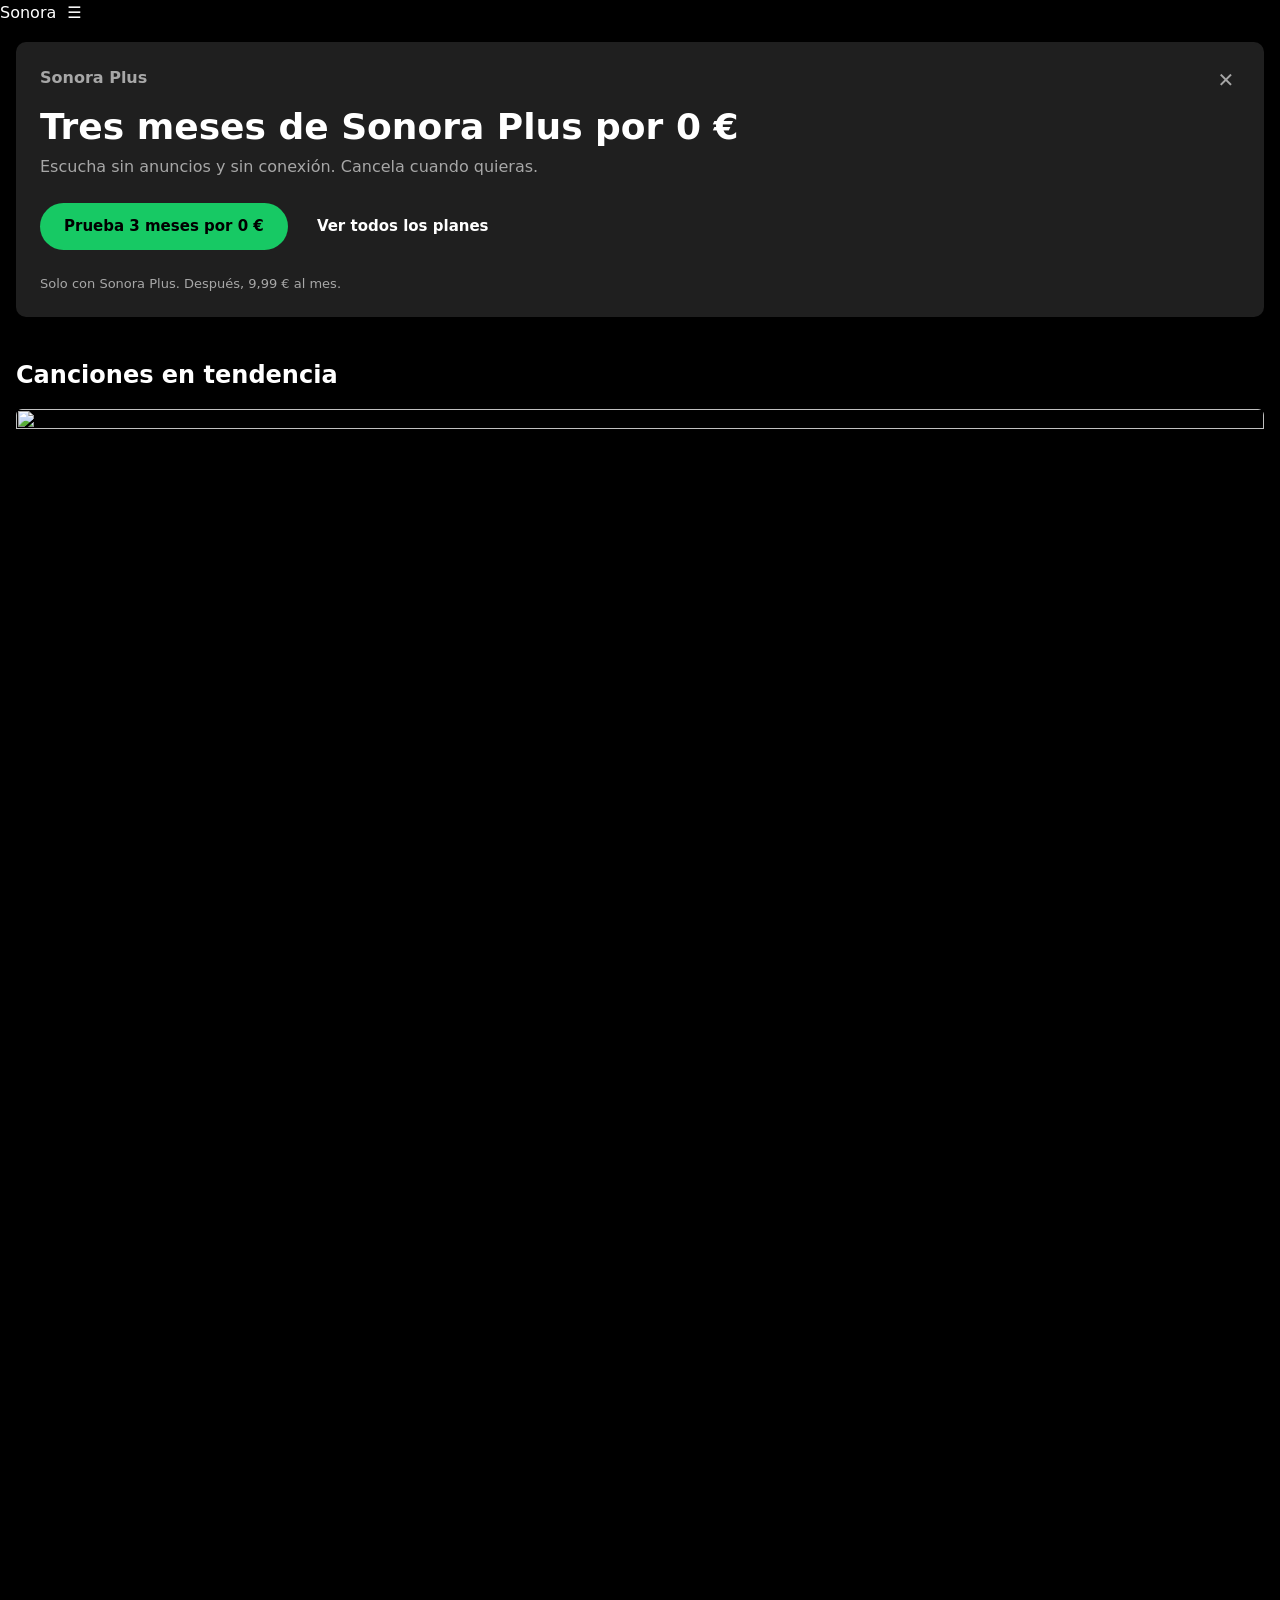
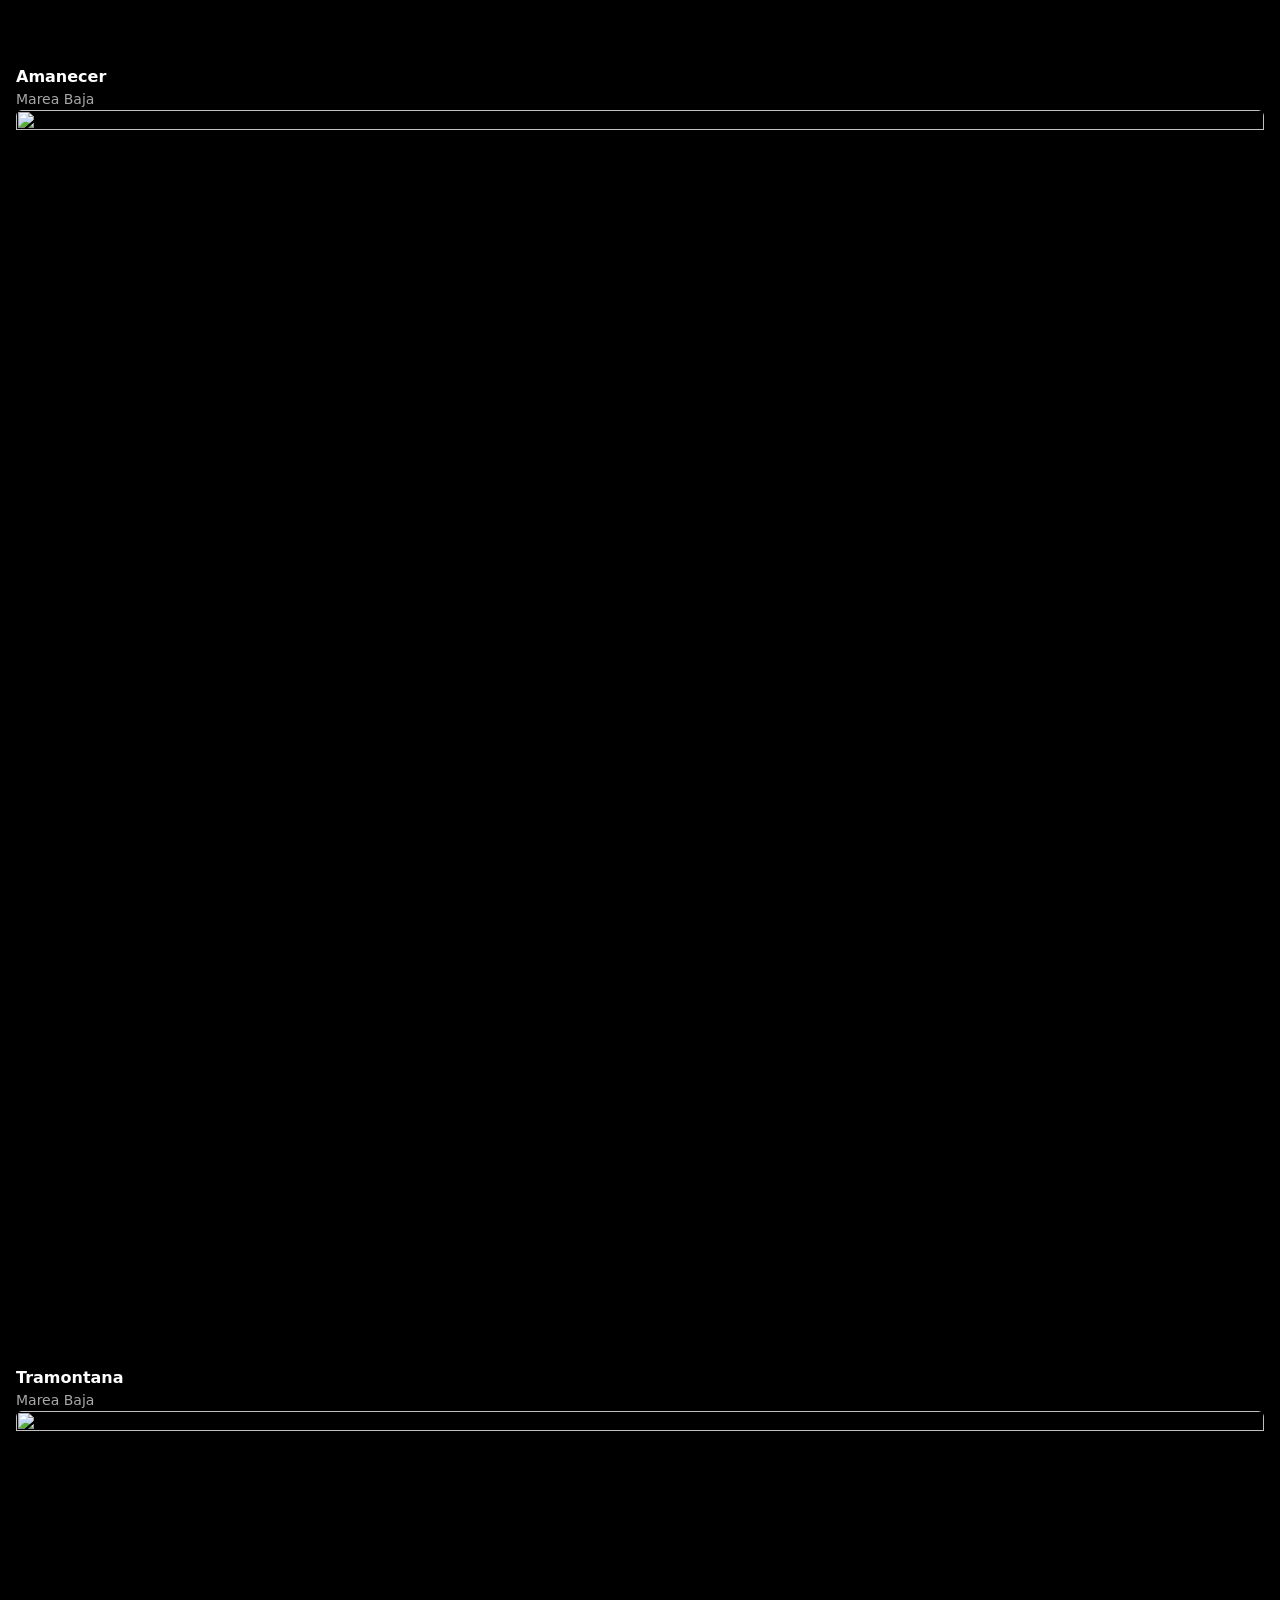
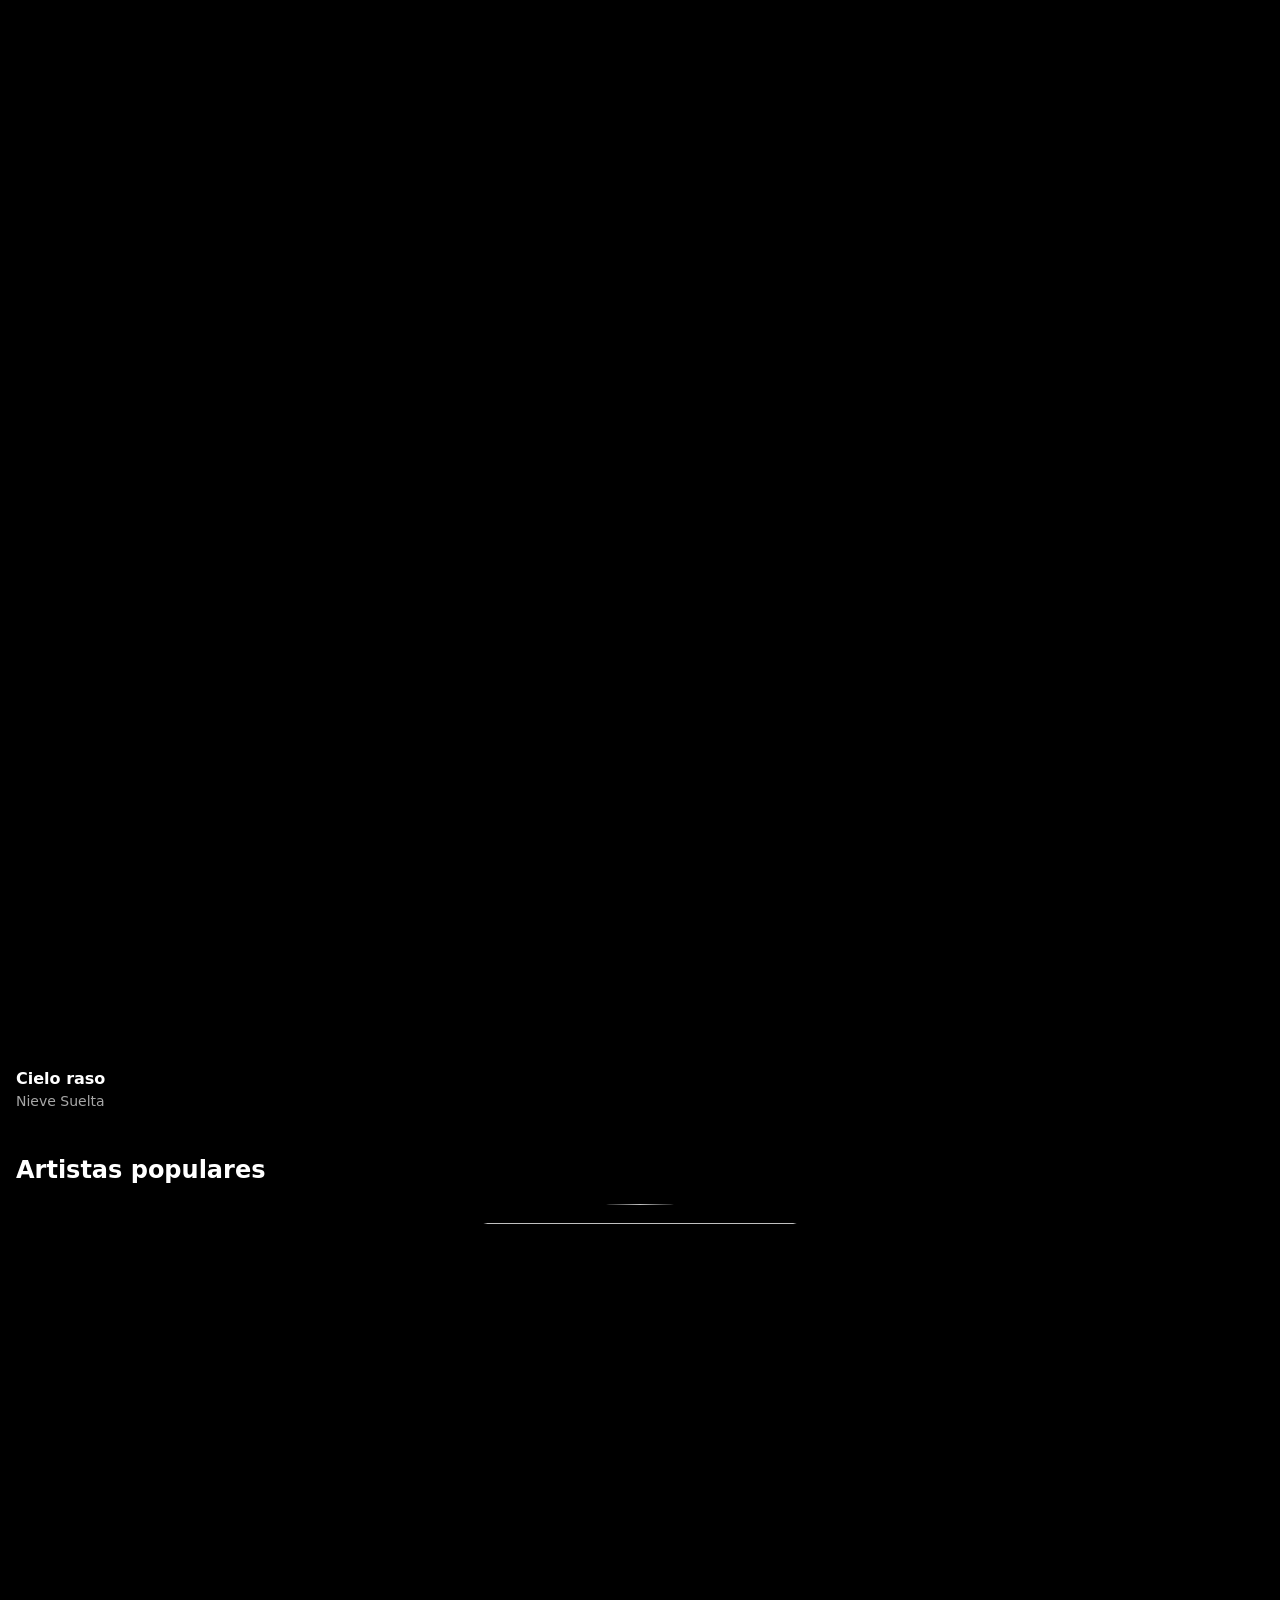
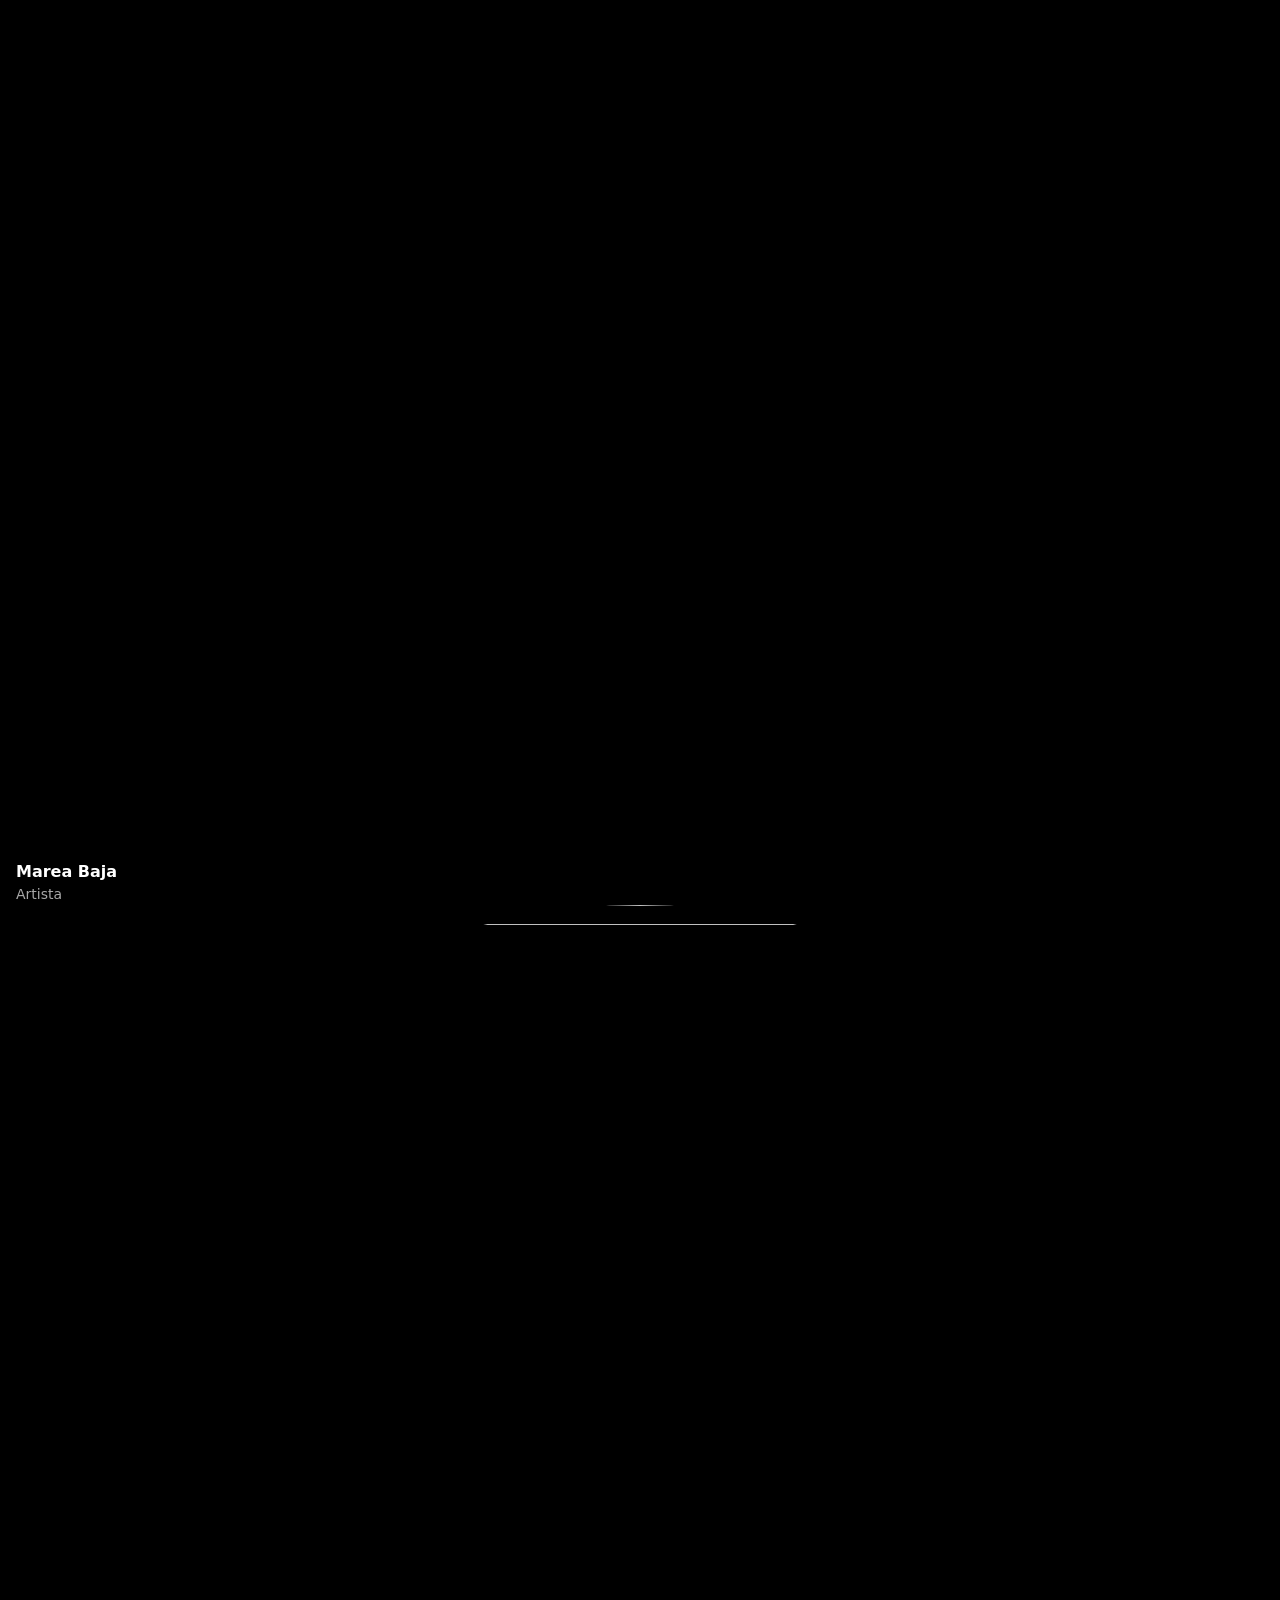
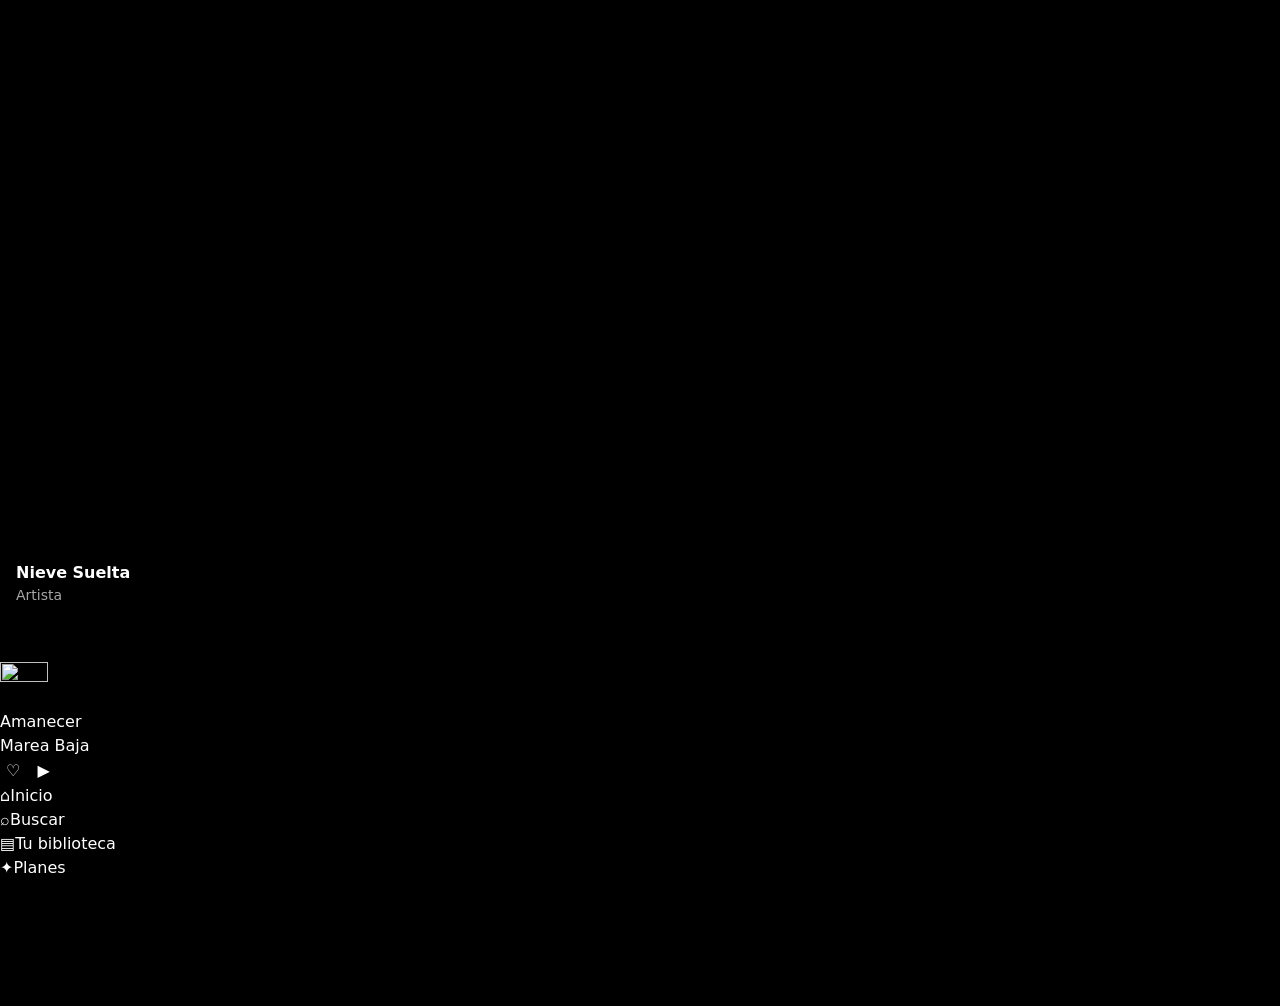
==== index.html @ 0fbabed9 "Estructura inicial HTML y CSS" ====
<!doctype html>
<html lang="es">
  <head>
    <meta charset="utf-8" />
    <meta name="viewport" content="width=device-width, initial-scale=1" />
    <meta name="description" content="Escucha y descubre música en Sonora." />
    <title>Sonora · Inicio</title>
    <link rel="stylesheet" href="css/estilos.css" />
  </head>
  <body>
    <header class="cabecera">
      <a class="logo" href="index.html">Sonora</a>
      <button
        type="button"
        class="btn-menu"
        id="btn-menu"
        aria-label="Abrir menú"
        aria-expanded="false"
        aria-controls="menu"
      >
        ☰
      </button>
    </header>

    <!-- El menú lateral. Empieza oculto; lo abriremos en la L11. -->
    <div class="menu" id="menu" hidden>
      <button
        type="button"
        class="menu-cerrar"
        id="menu-cerrar"
        aria-label="Cerrar menú"
      >
        ✕
      </button>
      <nav aria-label="Menú de cuenta">
        <ul>
          <li><a href="login.html">Iniciar sesión</a></li>
          <li><a href="registro.html">Regístrate</a></li>
          <li><hr /></li>
          <li><a href="planes.html">Planes</a></li>
          <li><a href="ayuda.html">Ayuda</a></li>
          <li><a href="privacidad.html">Privacidad</a></li>
          <li><a href="condiciones.html">Condiciones</a></li>
        </ul>
      </nav>
    </div>

    <main class="contenido">
      <article class="promo" id="promo">
        <button
          type="button"
          class="promo-cerrar"
          id="promo-cerrar"
          aria-label="Cerrar la promoción"
        >
          ✕
        </button>
        <p class="promo-marca">Sonora Plus</p>
        <h2 class="promo-titulo">Tres meses de Sonora Plus por 0 €</h2>
        <p>Escucha sin anuncios y sin conexión. Cancela cuando quieras.</p>
        <p class="promo-acciones">
          <a class="btn btn-verde" href="planes.html">Prueba 3 meses por 0 €</a>
          <a class="btn btn-texto" href="planes.html">Ver todos los planes</a>
        </p>
        <p class="promo-letra-pequena">
          Solo con Sonora Plus. Después, 9,99 € al mes.
        </p>
      </article>

      <section class="seccion">
        <h2 class="seccion-titulo">Canciones en tendencia</h2>
        <ul class="carrusel" id="lista-tendencias">
          <li>
            <article class="tarjeta">
              <a class="tarjeta-enlace" href="cancion.html">
                <img
                  class="tarjeta-portada"
                  src="img/amanecer.jpg"
                  alt=""
                  width="300"
                  height="300"
                />
                <h3 class="tarjeta-titulo">Amanecer</h3>
              </a>
              <p class="tarjeta-artista">Marea Baja</p>
            </article>
          </li>

          <li>
            <article class="tarjeta">
              <a class="tarjeta-enlace" href="cancion.html">
                <img
                  class="tarjeta-portada"
                  src="img/tramontana.jpg"
                  alt=""
                  width="300"
                  height="300"
                  loading="lazy"
                />
                <h3 class="tarjeta-titulo">Tramontana</h3>
              </a>
              <p class="tarjeta-artista">Marea Baja</p>
            </article>
          </li>

          <li>
            <article class="tarjeta">
              <a class="tarjeta-enlace" href="cancion.html">
                <img
                  class="tarjeta-portada"
                  src="img/cieloraso.jpg"
                  alt=""
                  width="300"
                  height="300"
                  loading="lazy"
                />
                <h3 class="tarjeta-titulo">Cielo raso</h3>
              </a>
              <p class="tarjeta-artista">Nieve Suelta</p>
            </article>
          </li>
        </ul>
      </section>

      <section class="seccion">
        <h2 class="seccion-titulo">Artistas populares</h2>
        <ul class="carrusel">
          <li>
            <article class="tarjeta tarjeta-redonda">
              <a class="tarjeta-enlace" href="artista.html">
                <img
                  class="tarjeta-portada"
                  src="img/marea.jpg"
                  alt=""
                  width="300"
                  height="300"
                  loading="lazy"
                />
                <h3 class="tarjeta-titulo">Marea Baja</h3>
              </a>
              <p class="tarjeta-artista">Artista</p>
            </article>
          </li>

          <li>
            <article class="tarjeta tarjeta-redonda">
              <a class="tarjeta-enlace" href="artista.html">
                <img
                  class="tarjeta-portada"
                  src="img/nieve.jpg"
                  alt=""
                  width="300"
                  height="300"
                  loading="lazy"
                />
                <h3 class="tarjeta-titulo">Nieve Suelta</h3>
              </a>
              <p class="tarjeta-artista">Artista</p>
            </article>
          </li>
        </ul>
      </section>
    </main>

    <div class="reproductor" id="reproductor">
      <img
        class="rep-portada"
        id="rep-portada"
        src="img/amanecer.jpg"
        alt=""
        width="48"
        height="48"
      />
      <div class="rep-texto">
        <p class="rep-titulo" id="rep-titulo">Amanecer</p>
        <p class="rep-artista" id="rep-artista">Marea Baja</p>
      </div>
      <button
        type="button"
        class="rep-btn"
        id="btn-gusta"
        aria-label="Me gusta"
        aria-pressed="false"
      >
        ♡
      </button>
      <button
        type="button"
        class="rep-btn"
        id="btn-play"
        aria-label="Reproducir"
      >
        ▶
      </button>
      <div class="rep-progreso"><span id="rep-avance"></span></div>
    </div>

    <nav class="menu-inferior" aria-label="Navegación principal">
      <ul>
        <li>
          <a href="index.html" aria-current="page"
            ><span class="icono" aria-hidden="true">⌂</span>Inicio</a
          >
        </li>
        <li>
          <a href="buscar.html"
            ><span class="icono" aria-hidden="true">⌕</span>Buscar</a
          >
        </li>
        <li>
          <a href="biblioteca.html"
            ><span class="icono" aria-hidden="true">▤</span>Tu biblioteca</a
          >
        </li>
        <li>
          <a href="planes.html"
            ><span class="icono" aria-hidden="true">✦</span>Planes</a
          >
        </li>
      </ul>
    </nav>

    <script src="js/app.js"></script>
  </body>
</html>
---- css/estilos.css ----
/* ============================================================
   SONORA · Hoja de estilos
   1. Sistema de diseño
   2. Reinicio y base
   3. Cabecera y menús
   4. Contenido: promoción, secciones y tarjetas
   5. Reproductor
   6. Adaptación a pantallas grandes
   ============================================================ */

/* ---------- 1. SISTEMA DE DISEÑO ---------- */
/* :root es la raíz del documento. Las variables definidas aquí
   están disponibles en TODA la hoja de estilos. */
:root {
  /* Tres niveles de fondo dan profundidad sin usar sombras */
  --fondo: #000000;
  --fondo-2: #121212;
  --fondo-3: #1f1f1f;
  --fondo-4: #2a2a2a;

  /* Dos niveles de texto: principal y secundario */
  --texto: #ffffff;
  --texto-suave: #a7a7a7;

  /* Color de marca: se reserva para lo que se puede pulsar */
  --marca: #17c964;
  --marca-oscura: #12a552;

  --borde: #2e2e2e;

  /* Espaciados con nombre: se acaban los 13px al azar.
     Usar siempre estos cuatro hace que todo quede alineado. */
  --e1: 0.5rem; /*  8px */
  --e2: 1rem; /* 16px */
  --e3: 1.5rem; /* 24px */
  --e4: 2.5rem; /* 40px */

  --radio: 10px;
  --radio-s: 6px;

  /* Alturas de las zonas fijas. Se usan luego para reservar
     el hueco del contenido y que nada quede tapado. */
  --alto-cabecera: 56px;
  --alto-menu: 64px;
  --alto-reproductor: 62px;
}

/* ---------- 2. REINICIO Y BASE ---------- */

/* Explicado en detalle en la lección 5. De momento: hace que
   los tamaños que escribes sean los tamaños reales. */
*,
*::before,
*::after {
  box-sizing: border-box;
}

/* Los navegadores traen márgenes por defecto en títulos y
   párrafos. Los quitamos para decidirlos nosotros. */
body,
h1,
h2,
h3,
h4,
p,
ul,
ol,
figure {
  margin: 0;
  padding: 0;
}

body {
  /* system-ui usa la tipografía del sistema del usuario:
     carga instantánea y aspecto nativo en cada plataforma. */
  font-family:
    system-ui,
    -apple-system,
    "Segoe UI",
    Roboto,
    sans-serif;
  font-size: 16px;
  line-height: 1.5;
  color: var(--texto);
  background: var(--fondo);

  /* Reservamos abajo el hueco del reproductor y del menú fijo,
     para que la última sección no quede tapada. */
  padding-bottom: calc(var(--alto-menu) + var(--alto-reproductor));
}

/* Las listas del proyecto no llevan puntitos ni numeración */
ul,
ol {
  list-style: none;
}

/* Los enlaces heredan el color del texto y no van subrayados:
   en una app, el subrayado azul rompe el diseño. Ojo: eso
   obliga a que se distingan por otra cosa (posición, negrita). */
a {
  color: inherit;
  text-decoration: none;
}

/* Las imágenes nunca desbordan su contenedor */
img {
  max-width: 100%;
  height: auto;
  display: block;
}

/* Los botones no heredan la tipografía por defecto: hay que
   decírselo, o saldrán con la letra fea del sistema. */
button {
  font: inherit;
  color: inherit;
  background: none;
  border: 0;
  cursor: pointer;
}

/* NUNCA quites el foco sin poner otro: hay gente que navega
   sin ratón y necesita ver dónde está. */
:focus-visible {
  outline: 3px solid var(--marca);
  outline-offset: 2px;
}

/* ---------- 4. CONTENIDO ---------- */

.contenido {
  padding: var(--e2);
}

/* --- Tarjeta de promoción --- */
.promo {
  position: relative; /* para colocar dentro el botón de cerrar */
  background: var(--fondo-3);
  border-radius: var(--radio);
  padding: var(--e3);
  margin-bottom: var(--e4);
}

.promo-cerrar {
  /* absolute lo saca del flujo normal y lo coloca respecto
     al ancestro con position:relative, o sea, .promo */
  position: absolute;
  top: var(--e2);
  right: var(--e2);
  font-size: 1.25rem;
  color: var(--texto-suave);
  /* Área de pulsación mínima de 44px: por debajo de eso,
     en un móvil se falla el objetivo constantemente. */
  min-width: 44px;
  min-height: 44px;
}
.promo-cerrar:hover {
  color: var(--texto);
}

.promo-marca {
  color: var(--marca);
  font-weight: 600;
  margin-bottom: var(--e2);
}

.promo-titulo {
  /* clamp(mínimo, ideal, máximo): el texto crece con la
     pantalla pero nunca se pasa ni se queda diminuto.
     Es la forma moderna de hacer tipografía adaptable. */
  font-size: clamp(1.5rem, 5vw, 2.25rem);
  line-height: 1.15;
  margin-bottom: var(--e1);
}

.promo p {
  color: var(--texto-suave);
}

.promo-acciones {
  margin: var(--e3) 0;
}

.promo-letra-pequena {
  font-size: 0.8125rem;
}
.promo-letra-pequena a {
  text-decoration: underline;
}

/* --- Botones --- */
.btn {
  /* inline-block porque son enlaces (elementos en línea)
     a los que queremos dar relleno y tamaño */
  display: inline-block;
  padding: 0.75rem 1.5rem;
  border-radius: 999px; /* píldora: un radio enorme */
  font-weight: 600;
  font-size: 0.9375rem;
}

.btn-verde {
  background: var(--marca);
  color: #000; /* texto negro sobre verde: más contraste */
}
.btn-verde:hover {
  background: var(--marca-oscura);
}

.btn-texto {
  color: var(--texto);
}
.btn-texto:hover {
  text-decoration: underline;
}

/* --- Secciones y tarjetas --- */
.seccion {
  margin-bottom: var(--e4);
}

.seccion-titulo {
  font-size: 1.5rem;
  margin-bottom: var(--e2);
}

.tarjeta-portada {
  /* aspect-ratio mantiene la portada cuadrada aunque la
     imagen original no lo sea. object-fit: cover recorta
     en lugar de deformar: nunca estires una cara. */
  aspect-ratio: 1 / 1;
  object-fit: cover;
  width: 100%;
  border-radius: var(--radio-s);
  margin-bottom: var(--e1);
}

/* Las fotos de artista van redondas: misma tarjeta,
   una clase extra. Así se reutiliza el código. */
.tarjeta-redonda .tarjeta-portada {
  border-radius: 50%;
}

.tarjeta-titulo {
  font-size: 1rem;
  font-weight: 600;
  /* Si el título es largo, se corta con puntos suspensivos
     en lugar de romper la rejilla. Las tres líneas van juntas. */
  white-space: nowrap;
  overflow: hidden;
  text-overflow: ellipsis;
}

.tarjeta-artista {
  font-size: 0.875rem;
  color: var(--texto-suave);
}
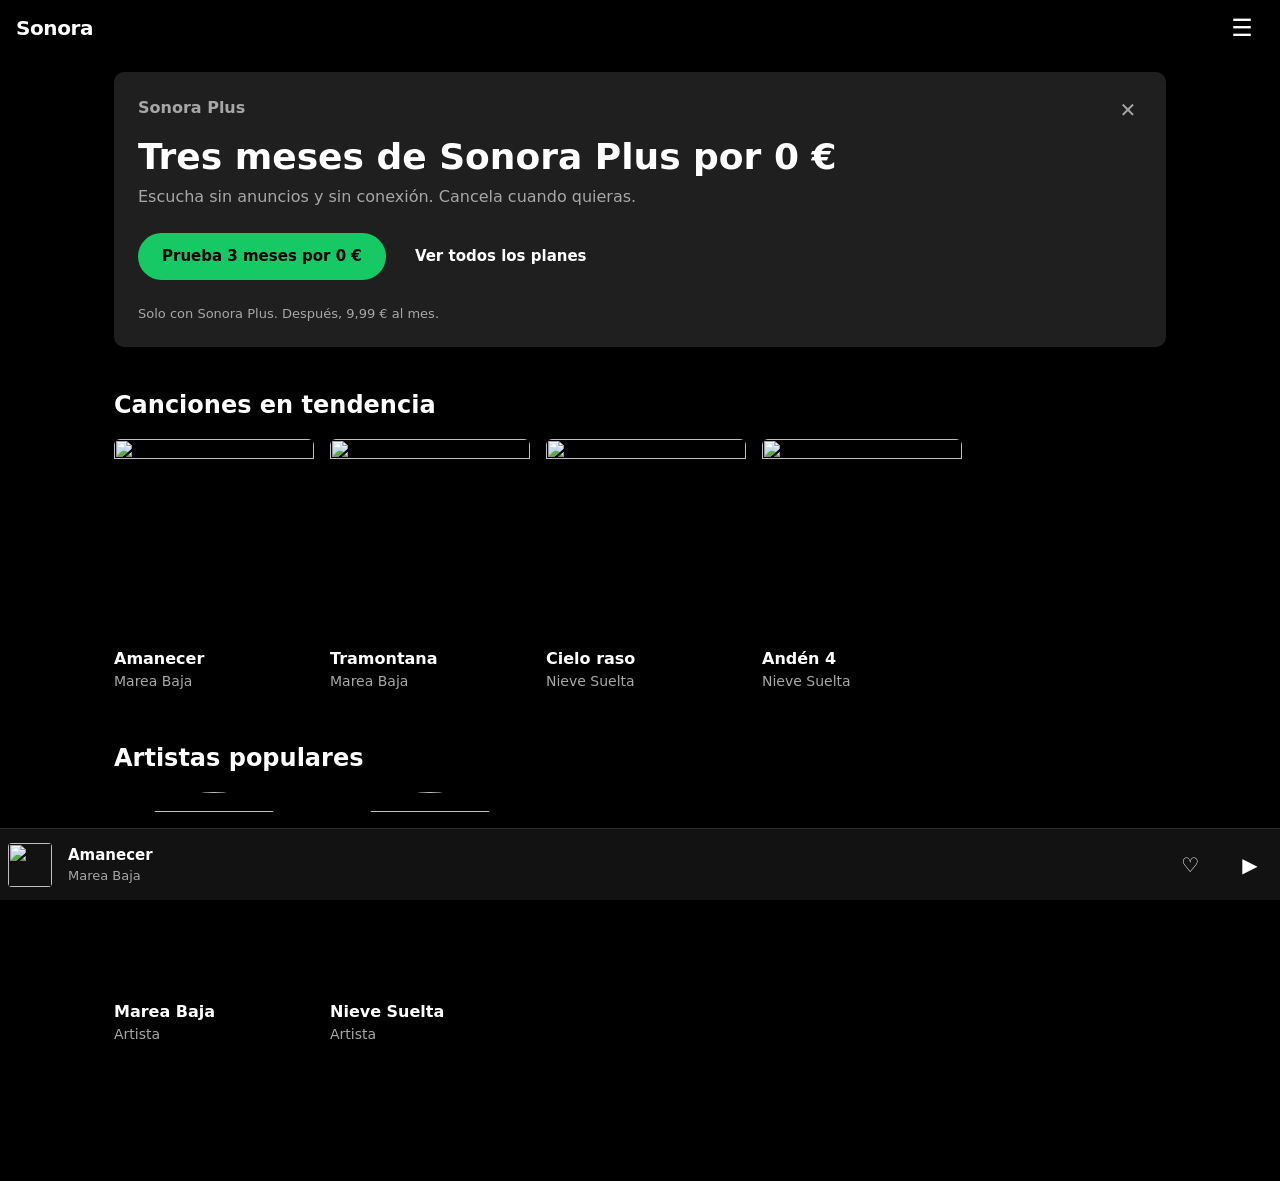
==== commit c5ae7243: "avanzado el proyecto sonora" ====
--- a/index.html
+++ b/index.html
@@ -4,7 +4,7 @@
     <meta charset="utf-8" />
     <meta name="viewport" content="width=device-width, initial-scale=1" />
     <meta name="description" content="Escucha y descubre música en Sonora." />
-    <title>Sonora · Inicio</title>
+    <title>Sonora · Mis Canciones</title>
     <link rel="stylesheet" href="css/estilos.css" />
   </head>
   <body>
@@ -69,57 +69,7 @@
 
       <section class="seccion">
         <h2 class="seccion-titulo">Canciones en tendencia</h2>
-        <ul class="carrusel" id="lista-tendencias">
-          <li>
-            <article class="tarjeta">
-              <a class="tarjeta-enlace" href="cancion.html">
-                <img
-                  class="tarjeta-portada"
-                  src="img/amanecer.jpg"
-                  alt=""
-                  width="300"
-                  height="300"
-                />
-                <h3 class="tarjeta-titulo">Amanecer</h3>
-              </a>
-              <p class="tarjeta-artista">Marea Baja</p>
-            </article>
-          </li>
-
-          <li>
-            <article class="tarjeta">
-              <a class="tarjeta-enlace" href="cancion.html">
-                <img
-                  class="tarjeta-portada"
-                  src="img/tramontana.jpg"
-                  alt=""
-                  width="300"
-                  height="300"
-                  loading="lazy"
-                />
-                <h3 class="tarjeta-titulo">Tramontana</h3>
-              </a>
-              <p class="tarjeta-artista">Marea Baja</p>
-            </article>
-          </li>
-
-          <li>
-            <article class="tarjeta">
-              <a class="tarjeta-enlace" href="cancion.html">
-                <img
-                  class="tarjeta-portada"
-                  src="img/cieloraso.jpg"
-                  alt=""
-                  width="300"
-                  height="300"
-                  loading="lazy"
-                />
-                <h3 class="tarjeta-titulo">Cielo raso</h3>
-              </a>
-              <p class="tarjeta-artista">Nieve Suelta</p>
-            </article>
-          </li>
-        </ul>
+        <ul class="carrusel" id="lista-tendencias"></ul>
       </section>
 
       <section class="seccion">
@@ -220,6 +170,7 @@
       </ul>
     </nav>
 
+    <script src="js/datos.js"></script>
     <script src="js/app.js"></script>
   </body>
 </html>
--- a/css/estilos.css
+++ b/css/estilos.css
@@ -256,3 +256,679 @@
   font-size: 0.875rem;
   color: var(--texto-suave);
 }
+
+/* ---------- 3. CABECERA Y MENÚS ---------- */
+
+.cabecera {
+  /* fixed: se queda pegada a la ventana aunque se haga scroll.
+     Se sale del flujo normal, así que no ocupa sitio: por eso
+     luego hay que compensarlo con un padding en .contenido. */
+  position: fixed;
+  top: 0;
+  left: 0;
+  right: 0;
+  z-index: 20; /* por encima del contenido */
+
+  height: var(--alto-cabecera);
+  background: var(--fondo);
+  padding-inline: var(--e2);
+
+  display: flex;
+  align-items: center; /* centrado vertical */
+  justify-content: space-between; /* uno a cada extremo */
+}
+
+.logo {
+  font-size: 1.25rem;
+  font-weight: 800;
+  letter-spacing: -0.02em;
+}
+
+.btn-menu {
+  font-size: 1.5rem;
+  line-height: 1;
+  min-width: 44px;
+  min-height: 44px;
+}
+
+/* El contenido empieza por debajo de la cabecera fija */
+.contenido {
+  padding-top: calc(var(--alto-cabecera) + var(--e2));
+}
+
+/* --- Menú lateral a pantalla completa --- */
+.menu {
+  position: fixed;
+  /* inset: 0 es la forma corta de top/right/bottom/left: 0,
+     es decir, "ocupa toda la ventana" */
+  inset: 0;
+  z-index: 40;
+  background: var(--fondo);
+  padding: var(--e4) var(--e3);
+
+  display: flex;
+  flex-direction: column; /* los enlaces, uno debajo de otro */
+  gap: var(--e3);
+}
+
+/* El atributo hidden del HTML lo oculta. Como .menu tiene
+   display:flex, hay que decirlo expresamente o ganaría el flex. */
+.menu[hidden] {
+  display: none;
+}
+
+.menu-cerrar {
+  align-self: flex-end; /* solo este hijo se va a la derecha */
+  font-size: 1.75rem;
+  min-width: 44px;
+  min-height: 44px;
+}
+
+.menu ul {
+  display: flex;
+  flex-direction: column;
+  gap: var(--e3);
+}
+
+.menu a {
+  font-size: 1.5rem;
+  font-weight: 700;
+}
+
+.menu hr {
+  border: 0;
+  border-top: 2px solid var(--texto);
+  width: 24px;
+  margin: 0;
+}
+
+/* ---------- 5. REPRODUCTOR Y MENÚ INFERIOR ---------- */
+
+.reproductor {
+  position: fixed;
+  /* Justo encima del menú inferior, y con un poco de aire */
+  bottom: calc(var(--alto-menu) + 6px);
+  left: var(--e1);
+  right: var(--e1);
+  z-index: 20;
+
+  height: var(--alto-reproductor);
+  background: var(--fondo-4);
+  border-radius: var(--radio-s);
+  padding: var(--e1);
+
+  display: flex;
+  align-items: center;
+  gap: var(--e2);
+}
+
+.rep-portada {
+  width: 44px;
+  height: 44px;
+  border-radius: 4px;
+  object-fit: cover;
+  flex: 0 0 auto; /* no se encoge nunca */
+}
+
+.rep-texto {
+  flex: 1; /* se queda con el espacio sobrante */
+  /* ESTA LÍNEA ES LA CLAVE. Por defecto, un hijo flexible no
+     encoge por debajo del tamaño de su contenido, así que un
+     título largo empujaría los botones fuera de la pantalla.
+     min-width: 0 se lo permite, y entonces sí funcionan los
+     puntos suspensivos de abajo. */
+  min-width: 0;
+}
+
+.rep-titulo,
+.rep-artista {
+  white-space: nowrap;
+  overflow: hidden;
+  text-overflow: ellipsis;
+}
+.rep-titulo {
+  font-weight: 600;
+  font-size: 0.9375rem;
+}
+.rep-artista {
+  font-size: 0.8125rem;
+  color: var(--texto-suave);
+}
+
+.rep-btn {
+  font-size: 1.25rem;
+  flex: 0 0 auto;
+  min-width: 44px;
+  min-height: 44px;
+}
+
+/* Estado "me gusta" activo. aria-pressed lo pondrá el
+   JavaScript en la lección 11: el CSS solo reacciona. */
+.rep-btn[aria-pressed="true"] {
+  color: var(--marca);
+}
+
+/* --- Barra de progreso --- */
+.rep-progreso {
+  position: absolute;
+  left: var(--e1);
+  right: var(--e1);
+  bottom: 3px;
+  height: 3px;
+  background: var(--fondo-2);
+  border-radius: 2px;
+  overflow: hidden;
+}
+
+/* El span de dentro es lo que crece. Su anchura la
+   cambiará JavaScript en la lección 13. */
+.rep-progreso span {
+  display: block;
+  height: 100%;
+  width: 0%;
+  background: var(--texto);
+}
+
+/* --- Menú inferior --- */
+.menu-inferior {
+  position: fixed;
+  bottom: 0;
+  left: 0;
+  right: 0;
+  z-index: 30;
+  height: var(--alto-menu);
+  background: var(--fondo-2);
+  border-top: 1px solid var(--borde);
+}
+
+.menu-inferior ul {
+  display: flex;
+  height: 100%;
+}
+
+.menu-inferior li {
+  flex: 1;
+} /* cuatro columnas iguales */
+
+.menu-inferior a {
+  /* Columna centrada: icono arriba, texto debajo */
+  display: flex;
+  flex-direction: column;
+  align-items: center;
+  justify-content: center;
+  gap: 3px;
+  height: 100%;
+  font-size: 0.6875rem;
+  color: var(--texto-suave);
+}
+
+.menu-inferior .icono {
+  font-size: 1.25rem;
+}
+
+/* La pestaña actual se marca sola gracias al atributo
+   aria-current="page" que pusimos en el HTML. Sin clases
+   extra: el estado ya estaba en el marcado. */
+.menu-inferior a[aria-current="page"] {
+  color: var(--texto);
+}
+
+/* --- Carrusel horizontal --- */
+.carrusel {
+  display: grid;
+
+  /* grid-auto-flow: column pone TODO en una sola fila y va
+     creando columnas nuevas según hagan falta.
+     grid-auto-columns fija el ancho de cada una: 42% del
+     contenedor hace que se vea media tarjeta asomando. */
+  grid-auto-flow: column;
+  grid-auto-columns: 42%;
+
+  gap: var(--e2);
+
+  /* Permite desplazarse en horizontal */
+  overflow-x: auto;
+  overflow-y: hidden;
+
+  /* El scroll se detiene "encajado" en cada tarjeta,
+     en lugar de quedarse a medias. Detalle pequeño que
+     hace que se sienta como una app nativa. */
+  scroll-snap-type: x mandatory;
+
+  /* Espacio a los lados para que la primera y la última
+     tarjeta no queden pegadas al borde de la pantalla */
+  padding-bottom: var(--e1);
+
+  /* Oculta la barra de desplazamiento sin impedir el gesto */
+  scrollbar-width: none;
+}
+.carrusel::-webkit-scrollbar {
+  display: none;
+}
+
+.carrusel > li {
+  scroll-snap-align: start;
+}
+
+/* --- Rejilla normal, para resultados de búsqueda --- */
+.rejilla {
+  display: grid;
+  grid-template-columns: repeat(auto-fill, minmax(150px, 1fr));
+  gap: var(--e2);
+}
+
+/* --- Ficha de canción --- */
+
+/* El degradado va en el contenedor, no en la ficha, para que
+   llegue hasta el borde superior de la pantalla.
+   180deg = de arriba abajo. Las tres paradas dicen: color
+   intenso arriba, negro a los 340 píxeles, negro el resto. */
+.contenido-cancion {
+  background: linear-gradient(180deg, #1a2b4c 0%, var(--fondo) 340px);
+}
+
+.ficha {
+  display: flex;
+  flex-direction: column;
+  gap: var(--e2);
+  padding-block: var(--e3);
+}
+
+.ficha-portada {
+  width: min(65%, 280px); /* el menor de los dos: nunca gigante */
+  aspect-ratio: 1 / 1;
+  object-fit: cover;
+  align-self: center; /* solo esta imagen se centra */
+  border-radius: 4px;
+  box-shadow: 0 12px 32px rgb(0 0 0 / 0.55);
+}
+
+.ficha-titulo {
+  font-size: clamp(1.75rem, 7vw, 2.5rem);
+  font-weight: 800;
+  line-height: 1.1;
+  letter-spacing: -0.02em;
+}
+
+.ficha-artista {
+  display: flex;
+  align-items: center;
+  gap: var(--e1);
+  font-weight: 600;
+  width: fit-content; /* el enlace no ocupa toda la fila */
+}
+.ficha-artista img {
+  border-radius: 50%;
+  object-fit: cover;
+}
+.ficha-artista:hover span {
+  text-decoration: underline;
+}
+
+.ficha-datos {
+  font-size: 0.875rem;
+  color: var(--texto-suave);
+}
+
+.ficha-acciones {
+  display: flex;
+  align-items: center;
+  gap: var(--e3);
+  margin-top: var(--e1);
+}
+
+.accion {
+  font-size: 1.5rem;
+  color: var(--texto-suave);
+  min-width: 44px;
+  min-height: 44px;
+}
+.accion:hover {
+  color: var(--texto);
+}
+.accion[aria-pressed="true"] {
+  color: var(--marca);
+}
+
+.play-grande {
+  /* margin-left: auto empuja este botón, y solo este, hasta
+     el extremo derecho. Es el truco de Flexbox más útil que
+     existe: se come todo el espacio sobrante por la izquierda. */
+  margin-left: auto;
+
+  width: 56px;
+  height: 56px;
+  border-radius: 50%;
+  background: var(--marca);
+  color: #000;
+  font-size: 1.375rem;
+
+  /* Centrado perfecto del triángulo, en dos líneas */
+  display: grid;
+  place-items: center;
+
+  /* La transición suaviza el cambio de tamaño al pasar
+     por encima. 120ms es imperceptible pero se nota. */
+  transition:
+    transform 120ms ease,
+    background 120ms ease;
+}
+
+.play-grande:hover {
+  transform: scale(1.06);
+  background: #22e074;
+}
+
+/* Respeta a quien ha pedido en su sistema que no haya
+   animaciones. Es una línea y evita mareos reales. */
+@media (prefers-reduced-motion: reduce) {
+  .play-grande {
+    transition: none;
+  }
+  .play-grande:hover {
+    transform: none;
+  }
+}
+
+/* Fondo blanco sobre tema oscuro: llama muchísimo la atención.
+   Justo por eso se usa una sola vez por pantalla. */
+.aviso {
+  background: var(--texto);
+  color: var(--fondo);
+  border-radius: var(--radio);
+  padding: var(--e3);
+  text-align: center;
+
+  display: flex;
+  flex-direction: column;
+  align-items: center;
+  gap: var(--e3);
+}
+
+.aviso-texto {
+  font-size: 1.125rem;
+  font-weight: 700;
+  max-width: 32ch; /* ch = ancho de un carácter.
+                                       Limitar a 30-40 caracteres por
+                                       línea es lo que más mejora la
+                                       legibilidad de un texto. */
+}
+
+/* Este patrón se repite en toda la app: miniatura, dos líneas
+   de texto y una acción a la derecha. Escríbelo una vez y
+   reutilízalo en recomendaciones, resultados y biblioteca. */
+.filas {
+  display: flex;
+  flex-direction: column;
+}
+
+.fila {
+  display: flex;
+  align-items: center;
+  gap: var(--e2);
+  padding-block: var(--e1);
+  transition: background 0.2s ease;
+  padding: var(--e1);
+  border-radius: var(--radio-s);
+}
+
+.fila:hover {
+  background: var(--fondo-3);
+  cursor: pointer;
+}
+
+.fila-portada {
+  width: 48px;
+  height: 48px;
+  object-fit: cover;
+  border-radius: 4px;
+  flex: 0 0 auto;
+}
+
+.fila-texto {
+  flex: 1;
+  min-width: 0;
+} /* otra vez el truco */
+
+.fila-titulo {
+  font-weight: 600;
+  white-space: nowrap;
+  overflow: hidden;
+  text-overflow: ellipsis;
+}
+
+.fila-sub {
+  font-size: 0.875rem;
+  color: var(--texto-suave);
+  white-space: nowrap;
+  overflow: hidden;
+  text-overflow: ellipsis;
+}
+
+.titulo-pagina {
+  font-size: 2rem;
+  font-weight: 800;
+  margin-bottom: var(--e2);
+}
+
+.buscador {
+  position: relative;
+  margin-bottom: var(--e4);
+}
+
+.buscador input {
+  width: 100%;
+  /* Relleno extra a la izquierda para dejar sitio al icono */
+  padding: 0.875rem 1rem 0.875rem 3rem;
+  border: 0;
+  border-radius: var(--radio-s);
+  background: var(--texto);
+  color: var(--fondo);
+  font-size: 1rem;
+}
+
+/* El texto de ayuda del campo, más flojo que el texto real */
+.buscador input::placeholder {
+  color: #6b6b6b;
+}
+
+.buscador-icono {
+  position: absolute;
+  left: 1rem;
+  /* Centrado vertical clásico: bajar al 50% y subir la
+     mitad de la propia altura */
+  top: 50%;
+  transform: translateY(-50%);
+  color: var(--fondo);
+  font-size: 1.25rem;
+}
+
+/* Oculta a la vista pero NO para los lectores de pantalla.
+   display:none los ocultaría también a ellos, y entonces el
+   campo se quedaría sin nombre. Esta clase es un clásico:
+   la vas a copiar en todos tus proyectos. */
+.visualmente-oculto {
+  position: absolute;
+  width: 1px;
+  height: 1px;
+  padding: 0;
+  margin: -1px;
+  overflow: hidden;
+  clip-path: inset(50%);
+  white-space: nowrap;
+}
+
+.mensaje {
+  color: var(--texto-suave);
+}
+
+.pie {
+  background: var(--fondo-2);
+  padding: var(--e4) var(--e2);
+  margin-top: var(--e4);
+}
+
+/* En móvil, una columna. Cuando quepan, varias, sin
+   media query: minmax + auto-fit se encargan. */
+.pie-columnas {
+  display: grid;
+  grid-template-columns: repeat(auto-fit, minmax(180px, 1fr));
+  gap: var(--e4) var(--e3);
+}
+
+.pie-titulo {
+  font-size: 1rem;
+  margin-bottom: var(--e2);
+}
+
+.pie ul {
+  display: flex;
+  flex-direction: column;
+  gap: var(--e1);
+}
+
+.pie a {
+  color: var(--texto-suave);
+}
+.pie a:hover {
+  color: var(--texto);
+  text-decoration: underline;
+}
+
+.pie-legal {
+  margin-top: var(--e4);
+  padding-top: var(--e3);
+  border-top: 1px solid var(--borde);
+  color: var(--texto-suave);
+  font-size: 0.8125rem;
+
+  display: flex;
+  flex-wrap: wrap; /* si no caben, saltan de línea */
+  justify-content: space-between;
+  gap: var(--e1);
+}
+
+/* ---------- 6. PANTALLAS GRANDES ----------
+   Todo lo de arriba es la versión móvil. Aquí solo AÑADIMOS
+   cuando hay más sitio. 48rem son 768px: tabletas y superiores. */
+
+@media (min-width: 48rem) {
+  /* El contenido deja de ocupar todo el ancho: leer líneas de
+     1400 píxeles es incomodísimo. margin-inline: auto lo centra. */
+  .contenido {
+    max-width: 1100px;
+    margin-inline: auto;
+    padding-inline: var(--e3);
+  }
+
+  /* En el carrusel caben más tarjetas y más pequeñas */
+  .carrusel {
+    grid-auto-columns: 200px;
+  }
+
+  /* La ficha de canción pasa a dos columnas: portada a la
+     izquierda, datos a la derecha alineados abajo */
+  .ficha {
+    display: grid;
+    grid-template-columns: 240px 1fr;
+    align-items: end;
+    column-gap: var(--e4);
+  }
+  .ficha-portada {
+    width: 100%;
+    /* grid-row: 1 / -1 hace que la portada ocupe todas las
+       filas de la primera columna */
+    grid-row: 1 / -1;
+    align-self: center;
+  }
+
+  /* El aviso deja de ser una columna y pasa a fila */
+  .aviso {
+    flex-direction: row;
+    justify-content: space-between;
+    text-align: left;
+  }
+}
+
+/* A partir de 64rem (1024px) el reproductor deja de flotar
+   y ocupa todo el ancho, como en la versión de escritorio. */
+@media (min-width: 64rem) {
+  .reproductor {
+    left: 0;
+    right: 0;
+    bottom: 0;
+    border-radius: 0;
+    height: 72px;
+    background: var(--fondo-2);
+    border-top: 1px solid var(--borde);
+  }
+
+  /* En escritorio el menú inferior no tiene sentido */
+  .menu-inferior {
+    display: none;
+  }
+
+  body {
+    padding-bottom: 72px;
+  }
+}
+
+/* Sintaxis: transition: propiedad duración curva retraso; */
+
+.tarjeta {
+  transform: translateY(0);
+  transition:
+    transform 0.2s ease,
+    box-shadow 0.2s ease;
+}
+
+.tarjeta:hover {
+  transform: translateY(-4px);
+  box-shadow: 0 8px 24px rgba(0, 0, 0, 0.15);
+}
+
+/* Curvas habituales:
+   ease     → arranca rápido, frena al final (la más natural)
+   linear   → velocidad constante (poco natural)
+   ease-in  → arranca despacio
+   ease-out → frena al final */
+
+/* 1. Definir la animación */
+@keyframes girar {
+  from {
+    transform: rotate(0deg);
+  }
+  to {
+    transform: rotate(360deg);
+  }
+}
+
+/* 2. Aplicarla a un elemento */
+.spinner {
+  width: 24px;
+  height: 24px;
+  border: 3px solid var(--line);
+  border-top-color: var(--p1);
+  border-radius: 50%;
+  animation: girar 0.8s linear infinite;
+}
+
+/* Pulsación suave para el botón de play mientras suena */
+@keyframes pulso {
+  0%,
+  100% {
+    transform: scale(1);
+  }
+  50% {
+    transform: scale(1.05);
+  }
+}
+
+.btn-play.sonando {
+  animation: pulso 2s ease-in-out infinite;
+}
+
+.no-scroll {
+  /* EJ 1 */
+  overflow: hidden;
+}
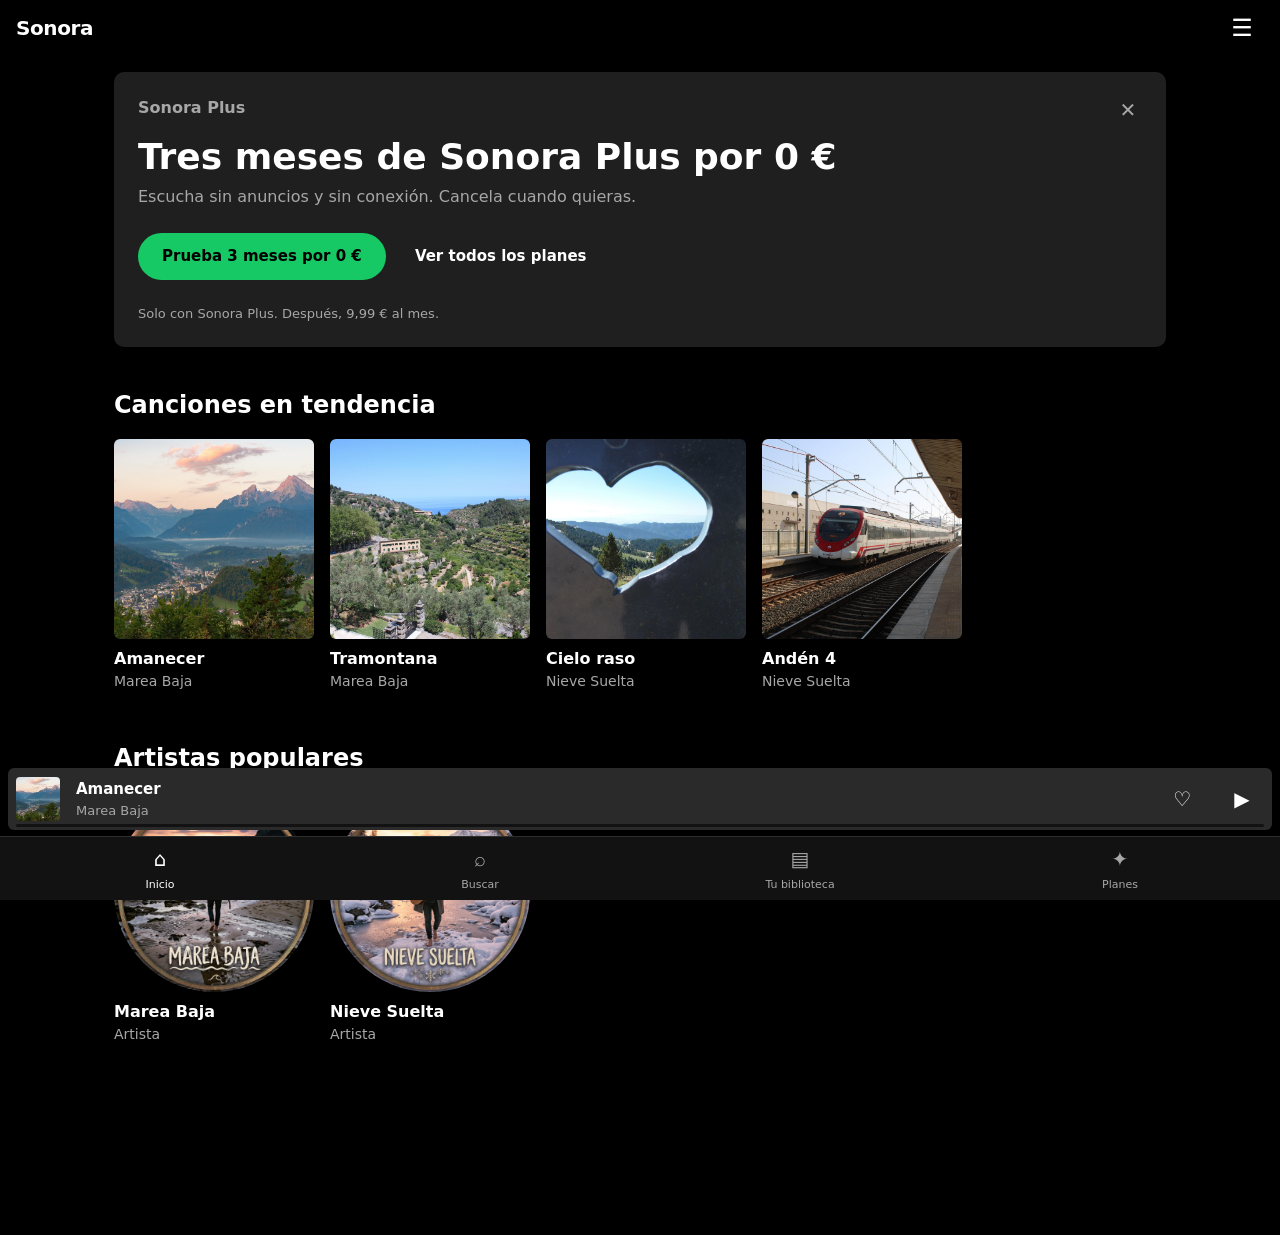
==== commit 25005862: "avanzando en el proyecto sonora" ====
--- a/index.html
+++ b/index.html
@@ -172,5 +172,6 @@
 
     <script src="js/datos.js"></script>
     <script src="js/app.js"></script>
+    <script src="js/reproductor.js"></script>
   </body>
 </html>
--- a/css/estilos.css
+++ b/css/estilos.css
@@ -1,16 +1,5 @@
-/* ============================================================
-   SONORA · Hoja de estilos
-   1. Sistema de diseño
-   2. Reinicio y base
-   3. Cabecera y menús
-   4. Contenido: promoción, secciones y tarjetas
-   5. Reproductor
-   6. Adaptación a pantallas grandes
-   ============================================================ */
-
 /* ---------- 1. SISTEMA DE DISEÑO ---------- */
-/* :root es la raíz del documento. Las variables definidas aquí
-   están disponibles en TODA la hoja de estilos. */
+
 :root {
   /* Tres niveles de fondo dan profundidad sin usar sombras */
   --fondo: #000000;
@@ -809,8 +798,6 @@
 }
 
 /* ---------- 6. PANTALLAS GRANDES ----------
-   Todo lo de arriba es la versión móvil. Aquí solo AÑADIMOS
-   cuando hay más sitio. 48rem son 768px: tabletas y superiores. */
 
 @media (min-width: 48rem) {
   /* El contenido deja de ocupar todo el ancho: leer líneas de
@@ -887,12 +874,6 @@
   box-shadow: 0 8px 24px rgba(0, 0, 0, 0.15);
 }
 
-/* Curvas habituales:
-   ease     → arranca rápido, frena al final (la más natural)
-   linear   → velocidad constante (poco natural)
-   ease-in  → arranca despacio
-   ease-out → frena al final */
-
 /* 1. Definir la animación */
 @keyframes girar {
   from {
@@ -932,3 +913,28 @@
   /* EJ 1 */
   overflow: hidden;
 }
+
+
+.tarjeta { position: relative; }
+
+.btn-play-tarjeta {
+  position: absolute;
+  right: 8px;
+  bottom: 58px;
+  width: 40px;
+  height: 40px;
+  border-radius: 50%;
+  background: var(--marca);
+  color: #000;
+  display: grid;
+  place-items: center;
+  opacity: 0;
+  transition: opacity 150ms ease;
+}
+
+.tarjeta:hover .btn-play-tarjeta,
+.tarjeta:focus-within .btn-play-tarjeta { opacity: 1; }
+
+@media (hover: none) {
+  .btn-play-tarjeta { opacity: 1; }
+}
